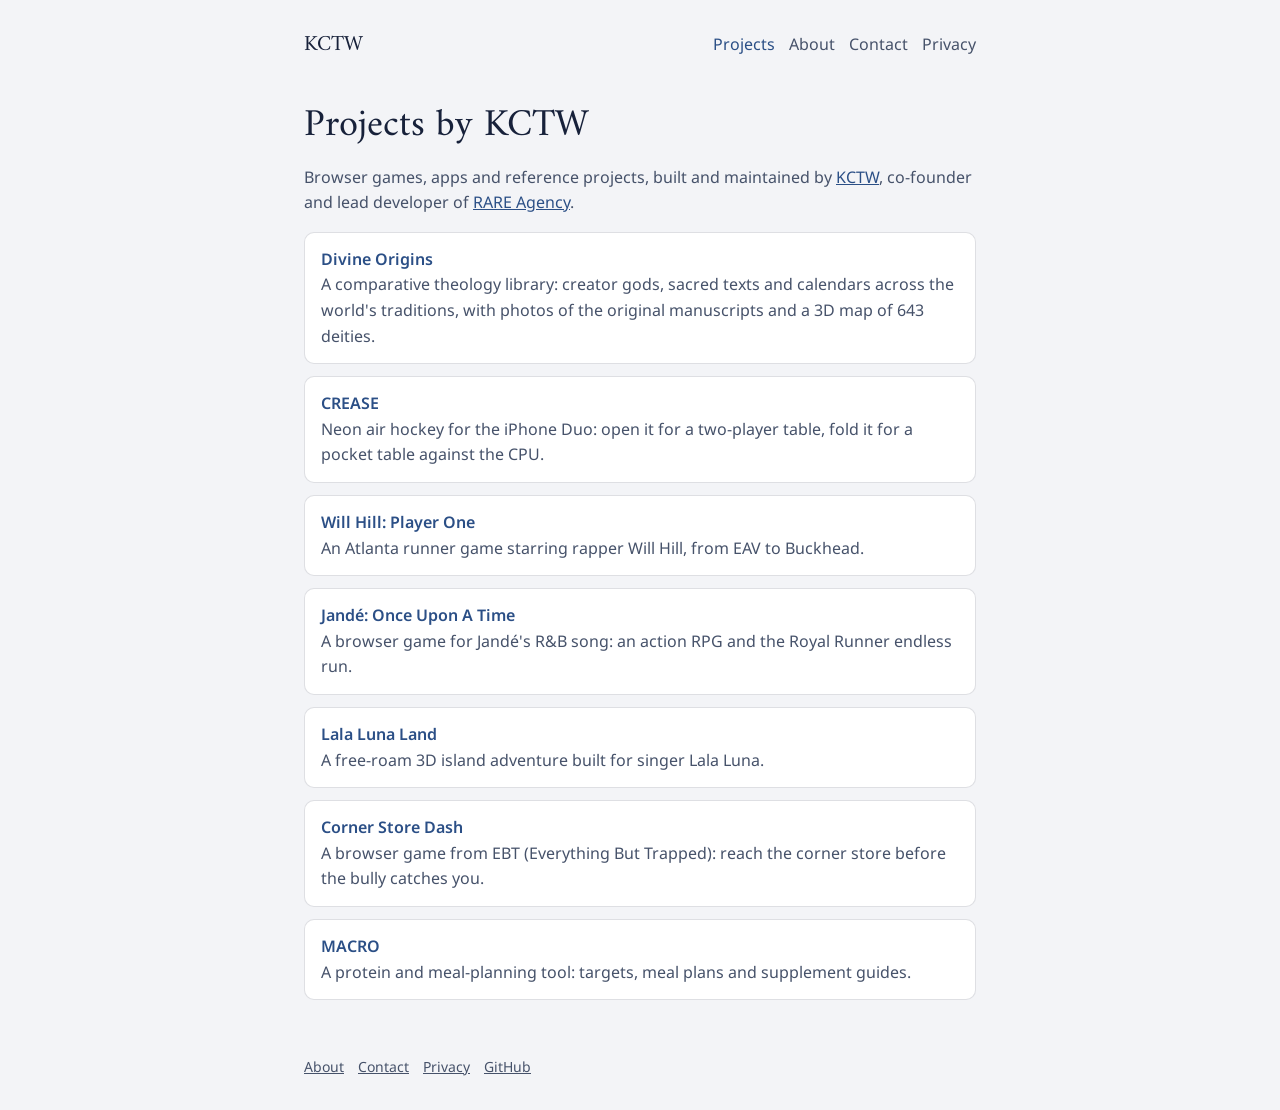
==== index.html @ adb60144 "Projects home, About, Contact and Privacy pages Co-Authored-By: Claude Opus 5.5 <noreply@anthropic.c" ====
<!doctype html>
<html lang="en">
<head>
<meta charset="utf-8">
<meta name="viewport" content="width=device-width, initial-scale=1">
<title>KCTW: web games, apps and Divine Origins</title>
<meta name="description" content="Web games, apps and reference projects by KCTW, co-founder and lead developer of RARE Agency.">
<meta name="author" content="KCTW">
<link rel="canonical" href="https://prodbykctw-max.github.io/">
<meta property="og:type" content="website"><meta property="og:title" content="KCTW: web games, apps and Divine Origins"><meta property="og:description" content="Web games, apps and reference projects by KCTW, co-founder and lead developer of RARE Agency."><meta property="og:url" content="https://prodbykctw-max.github.io/">
<meta name="twitter:card" content="summary"><meta name="twitter:title" content="KCTW: web games, apps and Divine Origins"><meta name="twitter:description" content="Web games, apps and reference projects by KCTW, co-founder and lead developer of RARE Agency.">
<link rel="preconnect" href="https://fonts.googleapis.com"><link rel="preconnect" href="https://fonts.gstatic.com" crossorigin>
<link rel="stylesheet" href="https://fonts.googleapis.com/css2?family=Amiri&family=Noto+Sans:wght@400;600&display=swap">
<link rel="stylesheet" href="https://prodbykctw-max.github.io/style.css">
<script type="application/ld+json">[{"@context": "https://schema.org", "@type": "WebPage", "name": "KCTW: web games, apps and Divine Origins", "url": "https://prodbykctw-max.github.io/", "description": "Web games, apps and reference projects by KCTW, co-founder and lead developer of RARE Agency.", "author": {"@id": "https://prodbykctw-max.github.io/about/#kctw"}}, {"@context": "https://schema.org", "@type": "Person", "@id": "https://prodbykctw-max.github.io/about/#kctw", "name": "KCTW", "alternateName": "Melvin D. Brown III", "jobTitle": "Co-founder and lead developer, RARE Agency", "url": "https://prodbykctw-max.github.io/about/", "email": "mailto:prodbykctw@gmail.com", "sameAs": ["https://github.com/prodbykctw-max", "https://therareagency.co/"], "worksFor": {"@type": "Organization", "name": "RARE Agency", "url": "https://therareagency.co/"}, "knowsAbout": ["Web development", "Browser games", "React", "JavaScript", "Python", "Cloudflare Workers", "Music production"]}]</script>
</head>
<body>
<header><a class="brand" href="https://prodbykctw-max.github.io/">KCTW</a><nav aria-label="Site"><a href="https://prodbykctw-max.github.io/" aria-current="page">Projects</a><a href="https://prodbykctw-max.github.io/about/">About</a><a href="https://prodbykctw-max.github.io/contact/">Contact</a><a href="https://prodbykctw-max.github.io/privacy/">Privacy</a></nav></header>
<main>
<h1>Projects by KCTW</h1>
<p>Browser games, apps and reference projects, built and maintained by <a href="https://prodbykctw-max.github.io/about/">KCTW</a>, co-founder and lead developer of <a href="https://therareagency.co/">RARE Agency</a>.</p>
<ul class="cards"><li><a href="https://prodbykctw-max.github.io/divine-origins/">Divine Origins</a><br>A comparative theology library: creator gods, sacred texts and calendars across the world's traditions, with photos of the original manuscripts and a 3D map of 643 deities.</li><li><a href="https://prodbykctw-max.github.io/crease-iphone-duo/">CREASE</a><br>Neon air hockey for the iPhone Duo: open it for a two-player table, fold it for a pocket table against the CPU.</li><li><a href="https://prodbykctw-max.github.io/will-hill-player-one-game/">Will Hill: Player One</a><br>An Atlanta runner game starring rapper Will Hill, from EAV to Buckhead.</li><li><a href="https://prodbykctw-max.github.io/once-upon-a-time/">Jandé: Once Upon A Time</a><br>A browser game for Jandé's R&amp;B song: an action RPG and the Royal Runner endless run.</li><li><a href="https://prodbykctw-max.github.io/LaLa-Luna-Land-Game/">Lala Luna Land</a><br>A free-roam 3D island adventure built for singer Lala Luna.</li><li><a href="https://prodbykctw-max.github.io/EBT-PRESENTS-CORNER-STORE-DASH/">Corner Store Dash</a><br>A browser game from EBT (Everything But Trapped): reach the corner store before the bully catches you.</li><li><a href="https://prodbykctw-max.github.io/macro-app/">MACRO</a><br>A protein and meal-planning tool: targets, meal plans and supplement guides.</li></ul>
</main>
<footer><a href="https://prodbykctw-max.github.io/about/">About</a><a href="https://prodbykctw-max.github.io/contact/">Contact</a><a href="https://prodbykctw-max.github.io/privacy/">Privacy</a><a href="https://github.com/prodbykctw-max">GitHub</a></footer>
</body>
</html>
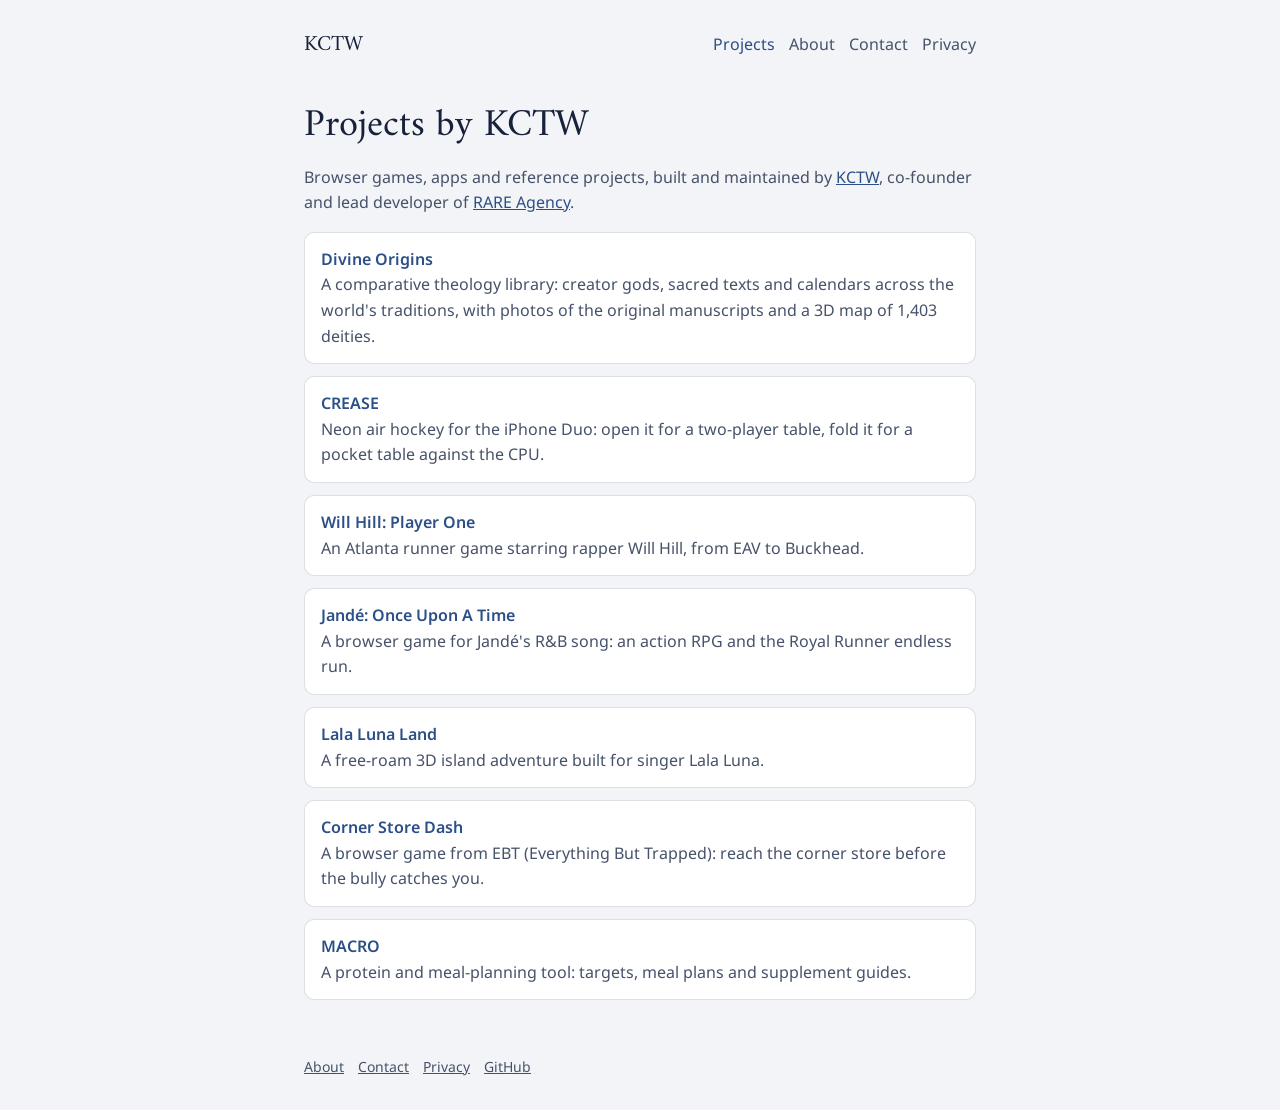
==== commit f554924d: "Projects page: Divine Origins now maps 1,403 deities Co-Authored-By: Claude Opus 5.5 <noreply@anthro" ====
--- a/index.html
+++ b/index.html
@@ -19,7 +19,7 @@
 <main>
 <h1>Projects by KCTW</h1>
 <p>Browser games, apps and reference projects, built and maintained by <a href="https://prodbykctw-max.github.io/about/">KCTW</a>, co-founder and lead developer of <a href="https://therareagency.co/">RARE Agency</a>.</p>
-<ul class="cards"><li><a href="https://prodbykctw-max.github.io/divine-origins/">Divine Origins</a><br>A comparative theology library: creator gods, sacred texts and calendars across the world's traditions, with photos of the original manuscripts and a 3D map of 643 deities.</li><li><a href="https://prodbykctw-max.github.io/crease-iphone-duo/">CREASE</a><br>Neon air hockey for the iPhone Duo: open it for a two-player table, fold it for a pocket table against the CPU.</li><li><a href="https://prodbykctw-max.github.io/will-hill-player-one-game/">Will Hill: Player One</a><br>An Atlanta runner game starring rapper Will Hill, from EAV to Buckhead.</li><li><a href="https://prodbykctw-max.github.io/once-upon-a-time/">Jandé: Once Upon A Time</a><br>A browser game for Jandé's R&amp;B song: an action RPG and the Royal Runner endless run.</li><li><a href="https://prodbykctw-max.github.io/LaLa-Luna-Land-Game/">Lala Luna Land</a><br>A free-roam 3D island adventure built for singer Lala Luna.</li><li><a href="https://prodbykctw-max.github.io/EBT-PRESENTS-CORNER-STORE-DASH/">Corner Store Dash</a><br>A browser game from EBT (Everything But Trapped): reach the corner store before the bully catches you.</li><li><a href="https://prodbykctw-max.github.io/macro-app/">MACRO</a><br>A protein and meal-planning tool: targets, meal plans and supplement guides.</li></ul>
+<ul class="cards"><li><a href="https://prodbykctw-max.github.io/divine-origins/">Divine Origins</a><br>A comparative theology library: creator gods, sacred texts and calendars across the world's traditions, with photos of the original manuscripts and a 3D map of 1,403 deities.</li><li><a href="https://prodbykctw-max.github.io/crease-iphone-duo/">CREASE</a><br>Neon air hockey for the iPhone Duo: open it for a two-player table, fold it for a pocket table against the CPU.</li><li><a href="https://prodbykctw-max.github.io/will-hill-player-one-game/">Will Hill: Player One</a><br>An Atlanta runner game starring rapper Will Hill, from EAV to Buckhead.</li><li><a href="https://prodbykctw-max.github.io/once-upon-a-time/">Jandé: Once Upon A Time</a><br>A browser game for Jandé's R&amp;B song: an action RPG and the Royal Runner endless run.</li><li><a href="https://prodbykctw-max.github.io/LaLa-Luna-Land-Game/">Lala Luna Land</a><br>A free-roam 3D island adventure built for singer Lala Luna.</li><li><a href="https://prodbykctw-max.github.io/EBT-PRESENTS-CORNER-STORE-DASH/">Corner Store Dash</a><br>A browser game from EBT (Everything But Trapped): reach the corner store before the bully catches you.</li><li><a href="https://prodbykctw-max.github.io/macro-app/">MACRO</a><br>A protein and meal-planning tool: targets, meal plans and supplement guides.</li></ul>
 </main>
 <footer><a href="https://prodbykctw-max.github.io/about/">About</a><a href="https://prodbykctw-max.github.io/contact/">Contact</a><a href="https://prodbykctw-max.github.io/privacy/">Privacy</a><a href="https://github.com/prodbykctw-max">GitHub</a></footer>
 </body>
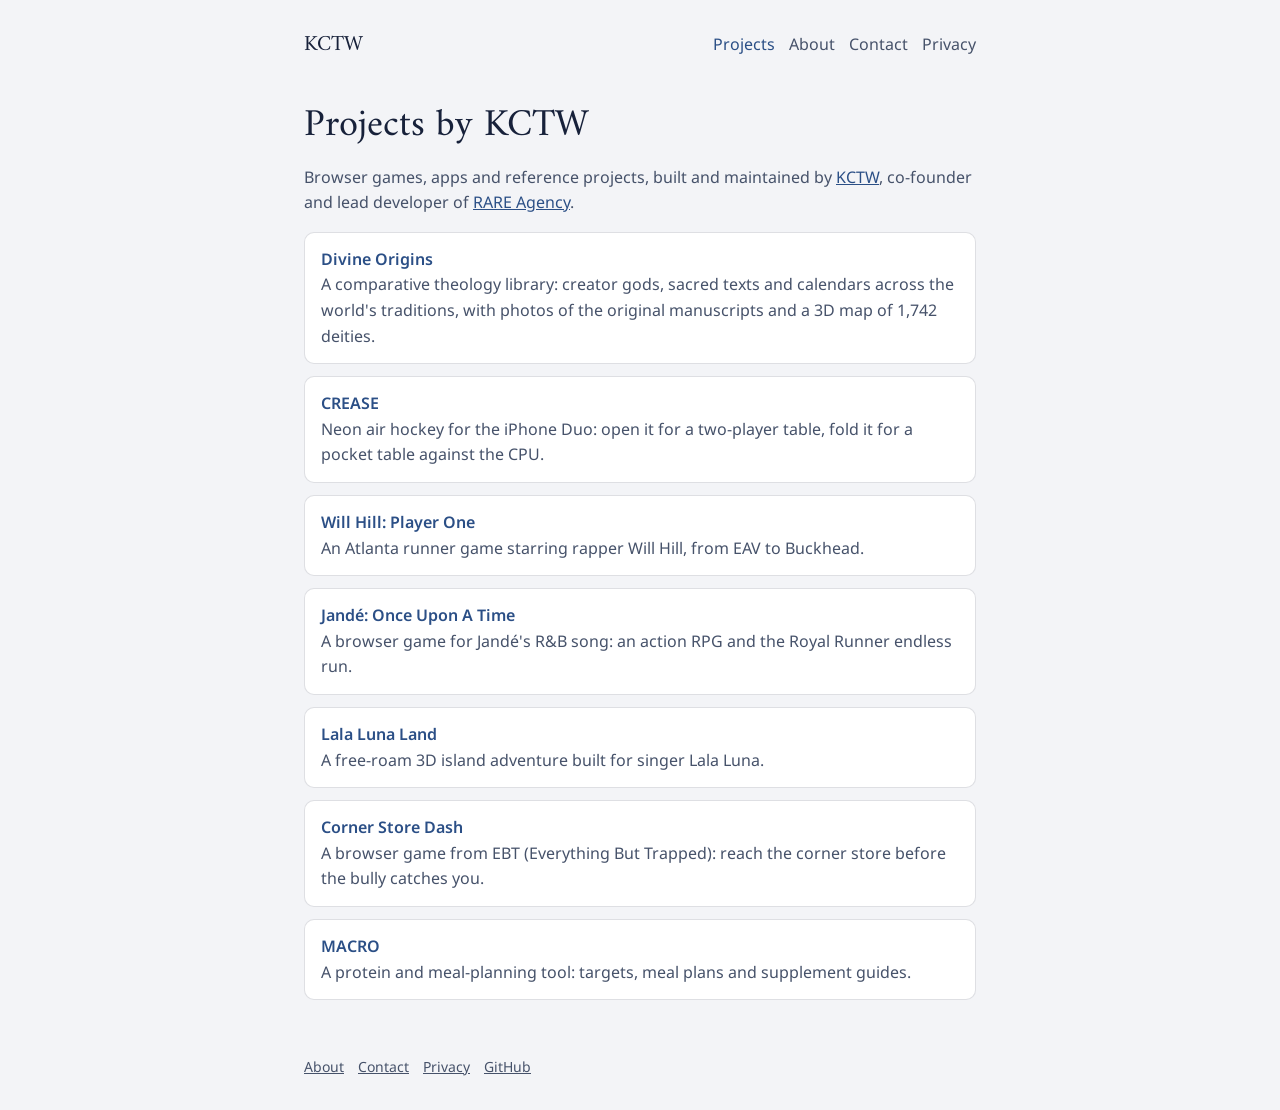
==== commit a27aeea5: "Projects page: Divine Origins now maps 1,742 deities Co-Authored-By: Claude Opus 5.5 <noreply@anthro" ====
--- a/index.html
+++ b/index.html
@@ -19,7 +19,7 @@
 <main>
 <h1>Projects by KCTW</h1>
 <p>Browser games, apps and reference projects, built and maintained by <a href="https://prodbykctw-max.github.io/about/">KCTW</a>, co-founder and lead developer of <a href="https://therareagency.co/">RARE Agency</a>.</p>
-<ul class="cards"><li><a href="https://prodbykctw-max.github.io/divine-origins/">Divine Origins</a><br>A comparative theology library: creator gods, sacred texts and calendars across the world's traditions, with photos of the original manuscripts and a 3D map of 1,403 deities.</li><li><a href="https://prodbykctw-max.github.io/crease-iphone-duo/">CREASE</a><br>Neon air hockey for the iPhone Duo: open it for a two-player table, fold it for a pocket table against the CPU.</li><li><a href="https://prodbykctw-max.github.io/will-hill-player-one-game/">Will Hill: Player One</a><br>An Atlanta runner game starring rapper Will Hill, from EAV to Buckhead.</li><li><a href="https://prodbykctw-max.github.io/once-upon-a-time/">Jandé: Once Upon A Time</a><br>A browser game for Jandé's R&amp;B song: an action RPG and the Royal Runner endless run.</li><li><a href="https://prodbykctw-max.github.io/LaLa-Luna-Land-Game/">Lala Luna Land</a><br>A free-roam 3D island adventure built for singer Lala Luna.</li><li><a href="https://prodbykctw-max.github.io/EBT-PRESENTS-CORNER-STORE-DASH/">Corner Store Dash</a><br>A browser game from EBT (Everything But Trapped): reach the corner store before the bully catches you.</li><li><a href="https://prodbykctw-max.github.io/macro-app/">MACRO</a><br>A protein and meal-planning tool: targets, meal plans and supplement guides.</li></ul>
+<ul class="cards"><li><a href="https://prodbykctw-max.github.io/divine-origins/">Divine Origins</a><br>A comparative theology library: creator gods, sacred texts and calendars across the world's traditions, with photos of the original manuscripts and a 3D map of 1,742 deities.</li><li><a href="https://prodbykctw-max.github.io/crease-iphone-duo/">CREASE</a><br>Neon air hockey for the iPhone Duo: open it for a two-player table, fold it for a pocket table against the CPU.</li><li><a href="https://prodbykctw-max.github.io/will-hill-player-one-game/">Will Hill: Player One</a><br>An Atlanta runner game starring rapper Will Hill, from EAV to Buckhead.</li><li><a href="https://prodbykctw-max.github.io/once-upon-a-time/">Jandé: Once Upon A Time</a><br>A browser game for Jandé's R&amp;B song: an action RPG and the Royal Runner endless run.</li><li><a href="https://prodbykctw-max.github.io/LaLa-Luna-Land-Game/">Lala Luna Land</a><br>A free-roam 3D island adventure built for singer Lala Luna.</li><li><a href="https://prodbykctw-max.github.io/EBT-PRESENTS-CORNER-STORE-DASH/">Corner Store Dash</a><br>A browser game from EBT (Everything But Trapped): reach the corner store before the bully catches you.</li><li><a href="https://prodbykctw-max.github.io/macro-app/">MACRO</a><br>A protein and meal-planning tool: targets, meal plans and supplement guides.</li></ul>
 </main>
 <footer><a href="https://prodbykctw-max.github.io/about/">About</a><a href="https://prodbykctw-max.github.io/contact/">Contact</a><a href="https://prodbykctw-max.github.io/privacy/">Privacy</a><a href="https://github.com/prodbykctw-max">GitHub</a></footer>
 </body>
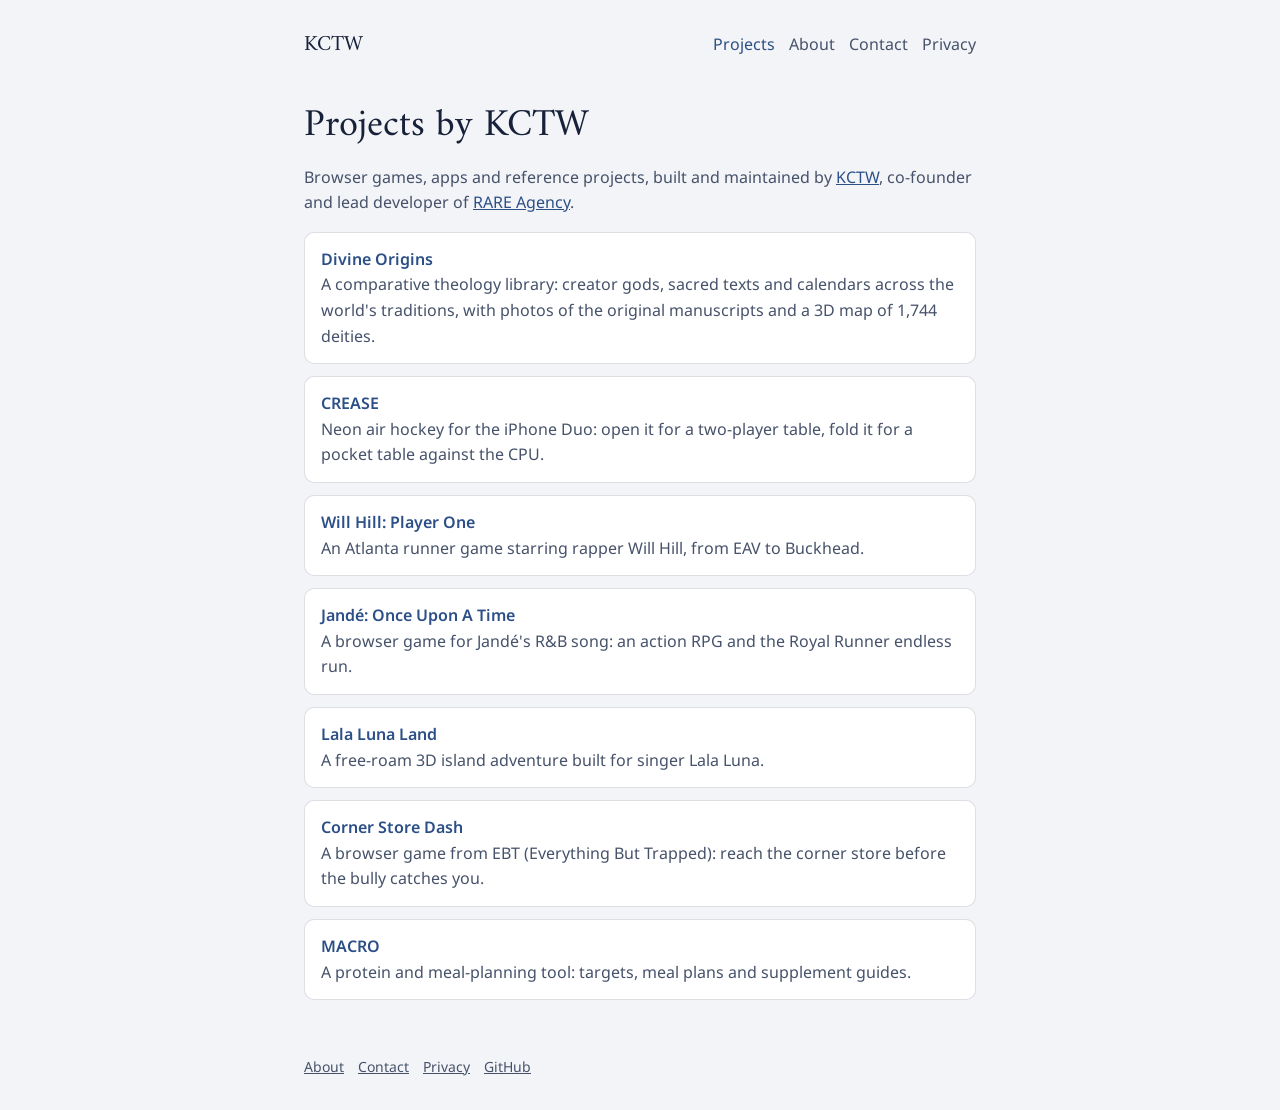
==== commit 726c2eba: "Projects page: correct Divine Origins deity count to 1,744 (matches v0.9.3 data) Co-Authored-By: Cla" ====
--- a/index.html
+++ b/index.html
@@ -19,7 +19,7 @@
 <main>
 <h1>Projects by KCTW</h1>
 <p>Browser games, apps and reference projects, built and maintained by <a href="https://prodbykctw-max.github.io/about/">KCTW</a>, co-founder and lead developer of <a href="https://therareagency.co/">RARE Agency</a>.</p>
-<ul class="cards"><li><a href="https://prodbykctw-max.github.io/divine-origins/">Divine Origins</a><br>A comparative theology library: creator gods, sacred texts and calendars across the world's traditions, with photos of the original manuscripts and a 3D map of 1,742 deities.</li><li><a href="https://prodbykctw-max.github.io/crease-iphone-duo/">CREASE</a><br>Neon air hockey for the iPhone Duo: open it for a two-player table, fold it for a pocket table against the CPU.</li><li><a href="https://prodbykctw-max.github.io/will-hill-player-one-game/">Will Hill: Player One</a><br>An Atlanta runner game starring rapper Will Hill, from EAV to Buckhead.</li><li><a href="https://prodbykctw-max.github.io/once-upon-a-time/">Jandé: Once Upon A Time</a><br>A browser game for Jandé's R&amp;B song: an action RPG and the Royal Runner endless run.</li><li><a href="https://prodbykctw-max.github.io/LaLa-Luna-Land-Game/">Lala Luna Land</a><br>A free-roam 3D island adventure built for singer Lala Luna.</li><li><a href="https://prodbykctw-max.github.io/EBT-PRESENTS-CORNER-STORE-DASH/">Corner Store Dash</a><br>A browser game from EBT (Everything But Trapped): reach the corner store before the bully catches you.</li><li><a href="https://prodbykctw-max.github.io/macro-app/">MACRO</a><br>A protein and meal-planning tool: targets, meal plans and supplement guides.</li></ul>
+<ul class="cards"><li><a href="https://prodbykctw-max.github.io/divine-origins/">Divine Origins</a><br>A comparative theology library: creator gods, sacred texts and calendars across the world's traditions, with photos of the original manuscripts and a 3D map of 1,744 deities.</li><li><a href="https://prodbykctw-max.github.io/crease-iphone-duo/">CREASE</a><br>Neon air hockey for the iPhone Duo: open it for a two-player table, fold it for a pocket table against the CPU.</li><li><a href="https://prodbykctw-max.github.io/will-hill-player-one-game/">Will Hill: Player One</a><br>An Atlanta runner game starring rapper Will Hill, from EAV to Buckhead.</li><li><a href="https://prodbykctw-max.github.io/once-upon-a-time/">Jandé: Once Upon A Time</a><br>A browser game for Jandé's R&amp;B song: an action RPG and the Royal Runner endless run.</li><li><a href="https://prodbykctw-max.github.io/LaLa-Luna-Land-Game/">Lala Luna Land</a><br>A free-roam 3D island adventure built for singer Lala Luna.</li><li><a href="https://prodbykctw-max.github.io/EBT-PRESENTS-CORNER-STORE-DASH/">Corner Store Dash</a><br>A browser game from EBT (Everything But Trapped): reach the corner store before the bully catches you.</li><li><a href="https://prodbykctw-max.github.io/macro-app/">MACRO</a><br>A protein and meal-planning tool: targets, meal plans and supplement guides.</li></ul>
 </main>
 <footer><a href="https://prodbykctw-max.github.io/about/">About</a><a href="https://prodbykctw-max.github.io/contact/">Contact</a><a href="https://prodbykctw-max.github.io/privacy/">Privacy</a><a href="https://github.com/prodbykctw-max">GitHub</a></footer>
 </body>
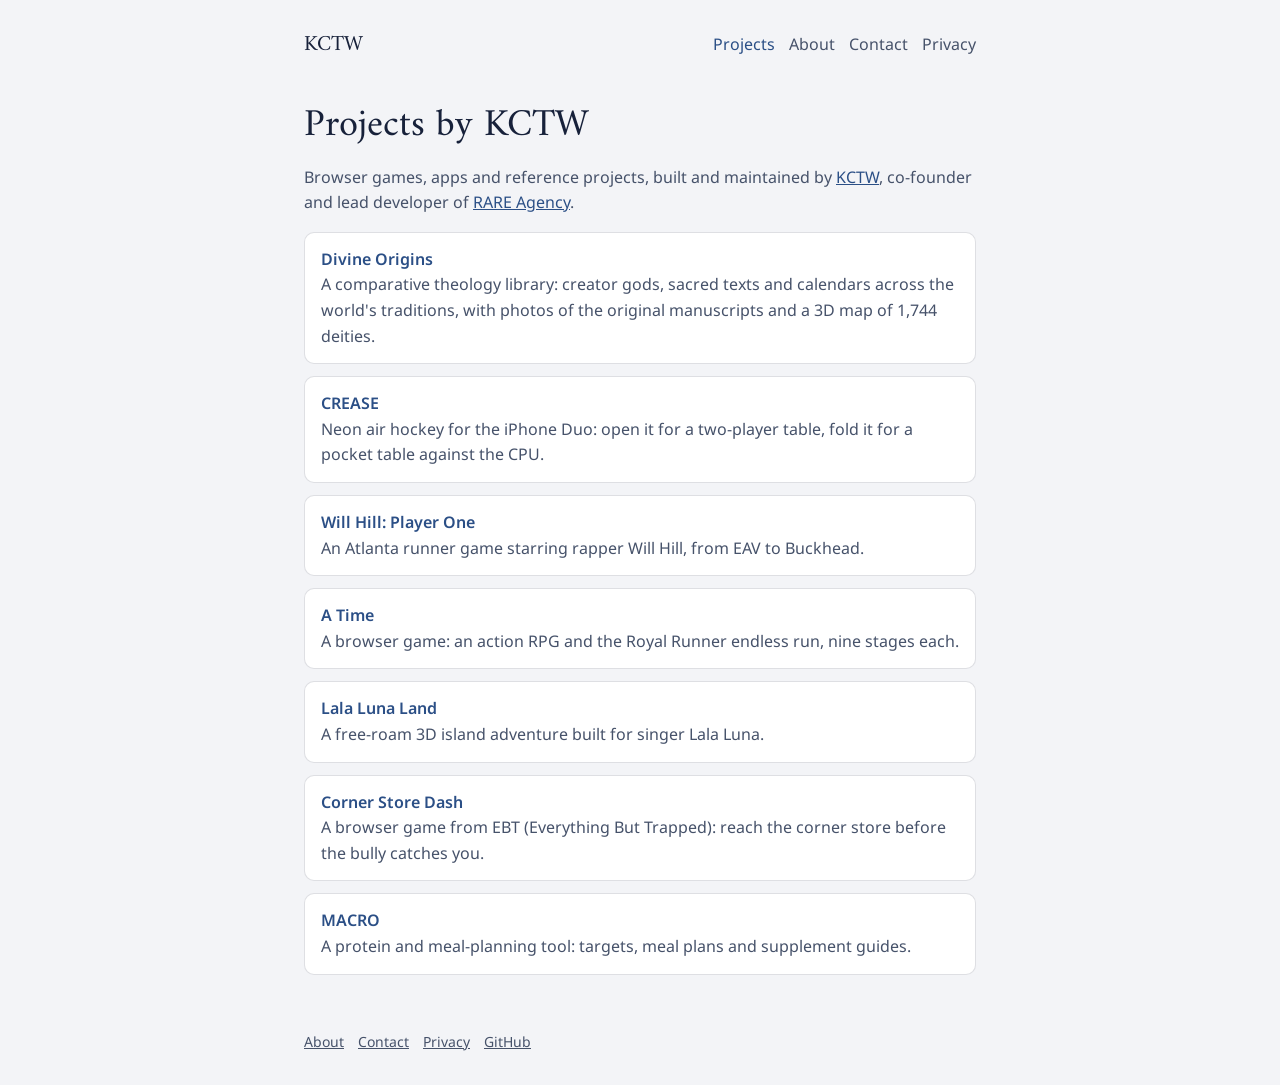
==== commit c3cc418f: "Rename the game's portfolio entry to A Time Co-Authored-By: Claude Opus 5.5 <noreply@anthropic.com> " ====
--- a/index.html
+++ b/index.html
@@ -19,7 +19,7 @@
 <main>
 <h1>Projects by KCTW</h1>
 <p>Browser games, apps and reference projects, built and maintained by <a href="https://prodbykctw-max.github.io/about/">KCTW</a>, co-founder and lead developer of <a href="https://therareagency.co/">RARE Agency</a>.</p>
-<ul class="cards"><li><a href="https://prodbykctw-max.github.io/divine-origins/">Divine Origins</a><br>A comparative theology library: creator gods, sacred texts and calendars across the world's traditions, with photos of the original manuscripts and a 3D map of 1,744 deities.</li><li><a href="https://prodbykctw-max.github.io/crease-iphone-duo/">CREASE</a><br>Neon air hockey for the iPhone Duo: open it for a two-player table, fold it for a pocket table against the CPU.</li><li><a href="https://prodbykctw-max.github.io/will-hill-player-one-game/">Will Hill: Player One</a><br>An Atlanta runner game starring rapper Will Hill, from EAV to Buckhead.</li><li><a href="https://prodbykctw-max.github.io/once-upon-a-time/">Jandé: Once Upon A Time</a><br>A browser game for Jandé's R&amp;B song: an action RPG and the Royal Runner endless run.</li><li><a href="https://prodbykctw-max.github.io/LaLa-Luna-Land-Game/">Lala Luna Land</a><br>A free-roam 3D island adventure built for singer Lala Luna.</li><li><a href="https://prodbykctw-max.github.io/EBT-PRESENTS-CORNER-STORE-DASH/">Corner Store Dash</a><br>A browser game from EBT (Everything But Trapped): reach the corner store before the bully catches you.</li><li><a href="https://prodbykctw-max.github.io/macro-app/">MACRO</a><br>A protein and meal-planning tool: targets, meal plans and supplement guides.</li></ul>
+<ul class="cards"><li><a href="https://prodbykctw-max.github.io/divine-origins/">Divine Origins</a><br>A comparative theology library: creator gods, sacred texts and calendars across the world's traditions, with photos of the original manuscripts and a 3D map of 1,744 deities.</li><li><a href="https://prodbykctw-max.github.io/crease-iphone-duo/">CREASE</a><br>Neon air hockey for the iPhone Duo: open it for a two-player table, fold it for a pocket table against the CPU.</li><li><a href="https://prodbykctw-max.github.io/will-hill-player-one-game/">Will Hill: Player One</a><br>An Atlanta runner game starring rapper Will Hill, from EAV to Buckhead.</li><li><a href="https://a-time.pages.dev/">A Time</a><br>A browser game: an action RPG and the Royal Runner endless run, nine stages each.</li><li><a href="https://prodbykctw-max.github.io/LaLa-Luna-Land-Game/">Lala Luna Land</a><br>A free-roam 3D island adventure built for singer Lala Luna.</li><li><a href="https://prodbykctw-max.github.io/EBT-PRESENTS-CORNER-STORE-DASH/">Corner Store Dash</a><br>A browser game from EBT (Everything But Trapped): reach the corner store before the bully catches you.</li><li><a href="https://prodbykctw-max.github.io/macro-app/">MACRO</a><br>A protein and meal-planning tool: targets, meal plans and supplement guides.</li></ul>
 </main>
 <footer><a href="https://prodbykctw-max.github.io/about/">About</a><a href="https://prodbykctw-max.github.io/contact/">Contact</a><a href="https://prodbykctw-max.github.io/privacy/">Privacy</a><a href="https://github.com/prodbykctw-max">GitHub</a></footer>
 </body>
